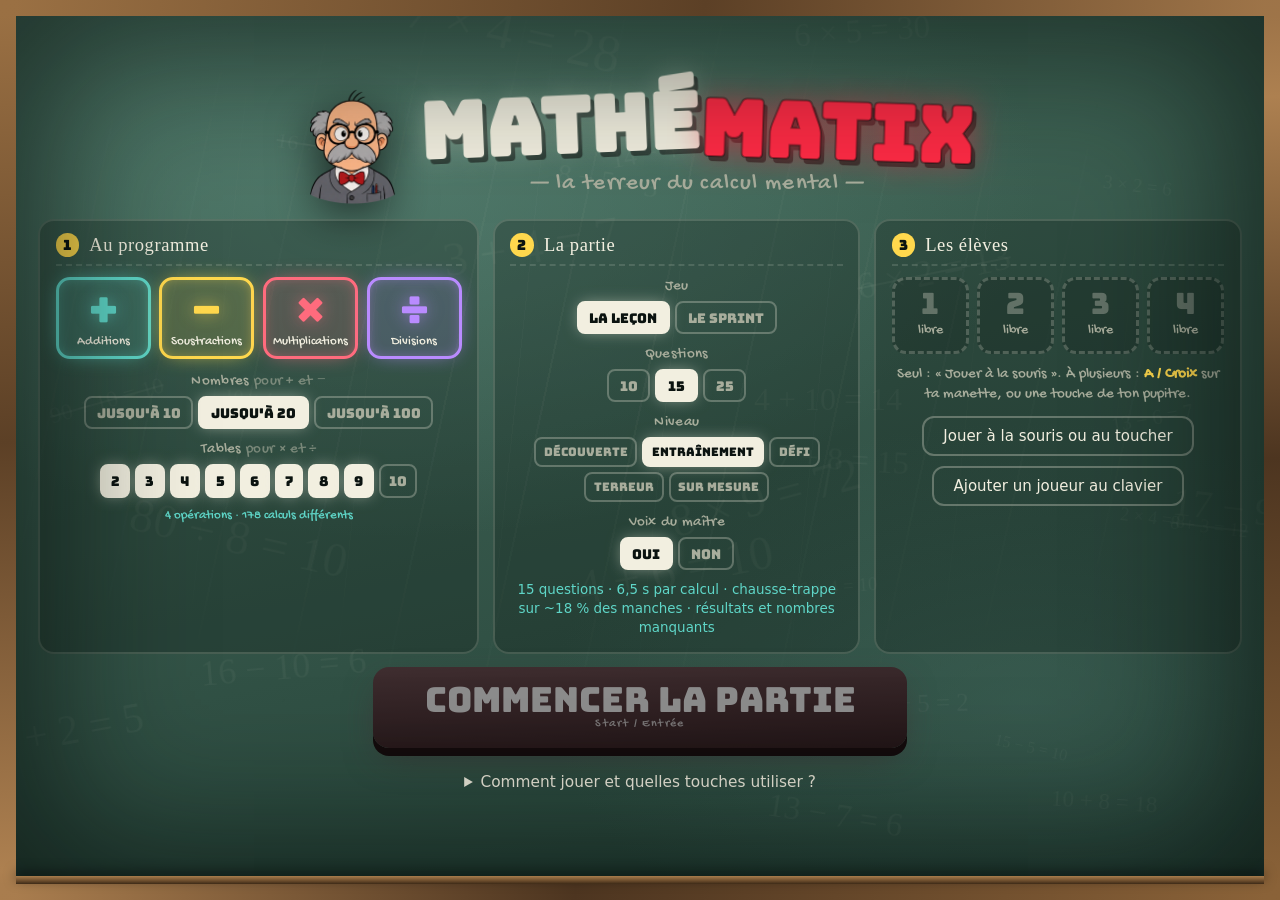
==== index.html @ 26f3fc04 "Publication du 14/10/2026 (source 72ab8a1)" ====
<!DOCTYPE html>
<html lang="fr">
<head>
<meta charset="utf-8">
<meta name="viewport" content="width=device-width, initial-scale=1">
<title>MATHÉMATIX — La Terreur du Calcul Mental</title>
<link rel="icon" type="image/png" href="img/maitre-icone.png">
<!-- L'appli installable du site publié. Son manifeste est ajouté par js/main.js,
     sur le site publié seulement : ouvert par double-clic, le navigateur refuse
     de le lire, et le signale en rouge dans la console. -->
<link rel="apple-touch-icon" href="img/icone-apple-180.png">
<meta name="theme-color" content="#244036">
<link rel="preconnect" href="https://fonts.googleapis.com">
<link rel="preconnect" href="https://fonts.gstatic.com" crossorigin>
<link href="https://fonts.googleapis.com/css2?family=Bungee&family=Permanent+Marker&family=Gochi+Hand&display=swap" rel="stylesheet">
<link rel="stylesheet" href="css/style.css">
</head>
<body>

<!-- Texture d'ardoise + vignette, purement décoratif -->
<div class="slate-grain" aria-hidden="true"></div>
<div class="slate-scribbles" id="slate-scribbles" aria-hidden="true"></div>
<div class="slate-vignette" aria-hidden="true"></div>
<canvas id="fx-canvas" aria-hidden="true"></canvas>
<div id="flash" aria-hidden="true"></div>

<main id="stage">

  <!-- ══════════════════ ACCUEIL ══════════════════ -->
  <!-- Trois blocs, dans l'ordre où on se pose les questions : QUOI réviser,
       COMMENT jouer, QUI joue. Leurs boutons sont injectés par js/main.js. -->
  <section id="screen-title" class="screen is-active">
    <div class="title-block">
      <div class="title-teacher" id="title-teacher"></div>
      <div class="title-text">
        <h1 class="game-title">
          <span class="gt-line gt-1">MATHÉ</span><span class="gt-line gt-2">MATIX</span>
        </h1>
        <p class="subtitle">— la terreur du calcul mental —</p>
      </div>
    </div>

    <div class="menu-grid">
      <section class="panel" id="panel-programme" aria-labelledby="h-programme">
        <h2 class="panel-title" id="h-programme"><b>1</b> Au programme</h2>
        <div class="op-tiles" id="op-tiles" role="group" aria-label="Opérations à réviser"></div>
        <div class="setting-group" id="scope-nombres">
          <span class="setting-label">Nombres <em class="setting-hint">pour + et −</em></span>
          <div class="seg" id="seg-nombres"></div>
        </div>
        <div class="setting-group" id="scope-tables">
          <span class="setting-label" id="label-tables">Tables <em class="setting-hint">pour × et ÷</em></span>
          <div class="table-toggles" id="table-toggles" role="group" aria-labelledby="label-tables"></div>
        </div>
        <p class="setting-note" id="programme-note" aria-live="polite"></p>
      </section>

      <section class="panel" id="panel-partie" aria-labelledby="h-partie">
        <h2 class="panel-title" id="h-partie"><b>2</b> La partie</h2>
        <div class="panel-row">
          <div class="setting-group">
            <span class="setting-label">Jeu</span>
            <div class="seg" id="seg-mode"></div>
          </div>
          <div class="setting-group" id="group-count">
            <span class="setting-label">Questions</span>
            <div class="seg" id="seg-count"></div>
          </div>
          <div class="setting-group" id="group-sprint">
            <span class="setting-label">Durée</span>
            <div class="seg" id="seg-sprint"></div>
          </div>
        </div>
        <div class="setting-group">
          <span class="setting-label">Niveau</span>
          <div class="seg" id="seg-preset"></div>
        </div>
        <div class="setting-group">
          <span class="setting-label">Voix du maître</span>
          <div class="seg" id="seg-voice"></div>
        </div>
        <p class="session-preview" id="session-preview" aria-live="polite"></p>
      </section>

      <section class="panel" id="panel-classe" aria-labelledby="h-classe">
        <h2 class="panel-title" id="h-classe"><b>3</b> Les élèves</h2>
        <div class="join-row" id="join-row" aria-label="Joueurs"><!-- pupitres injectés par JS --></div>
        <p class="join-hint" id="join-hint" aria-live="polite"></p>
        <div class="join-actions">
          <button class="btn-ghost" id="btn-solo">Jouer à la souris ou au toucher</button>
          <button class="btn-ghost" id="btn-keyboard">Ajouter un joueur au clavier</button>
        </div>
      </section>
    </div>

    <!-- Réglages fins : visibles dès qu'on choisit « Sur mesure » -->
    <div class="custom-panel" id="custom-panel">
      <div class="custom-row">
        <div class="setting-group">
          <span class="setting-label">Temps par question</span>
          <div class="seg" id="seg-time"></div>
        </div>
        <div class="setting-group">
          <span class="setting-label">Calculs</span>
          <div class="seg" id="seg-mix"></div>
        </div>
        <div class="setting-group">
          <span class="setting-label">Chausse-trappes</span>
          <div class="seg" id="seg-traps"></div>
        </div>
        <div class="setting-group">
          <span class="setting-label">Rattrapage des plus lents</span>
          <div class="seg" id="seg-grace"></div>
        </div>
        <div class="setting-group">
          <span class="setting-label">Trouver le nombre manquant</span>
          <div class="seg" id="seg-hole"></div>
        </div>
        <div class="setting-group">
          <span class="setting-label">Sens d'écriture</span>
          <div class="seg" id="seg-sens"></div>
        </div>
      </div>
      <p class="custom-preview" id="custom-preview"></p>
    </div>

    <button class="btn-start" id="btn-start" disabled>
      <span>Commencer la partie</span>
      <small>Start / Entrée</small>
    </button>

    <!-- Le carnet du maître : n'apparaît que s'il a retenu quelque chose -->
    <div class="carnet-row" id="carnet-row" hidden>
      <span class="carnet-note" id="carnet-note"></span>
      <button class="btn-ghost" id="btn-carnet">Réviser ces calculs</button>
      <button class="btn-ghost btn-mini" id="btn-carnet-clear" title="Efface les calculs retenus par le maître">Vider le carnet</button>
    </div>

    <details class="controls-help" id="controls-help">
      <summary>Comment jouer et quelles touches utiliser ?</summary>
      <p>Choisis la réponse à la même place que ton bouton : haut, gauche, droite ou bas. Une seule réponse par question. La correction arrive quand tout le monde a répondu ou quand le temps est écoulé.</p>
      <p class="keys-legend" id="keys-legend"></p>
    </details>
  </section>

  <!-- ══════════════════ PARTIE ══════════════════ -->
  <section id="screen-game" class="screen">

    <header class="hud">
      <div class="teacher-slot" id="teacher-slot"><!-- visage injecté --></div>
      <div class="hud-center">
        <!-- Leçon : « 3 / 15 ». Sprint : le temps qu'il reste avant la cloche. -->
        <div class="round-counter" id="round-counter"><span id="round-now">1</span><i>/</i><span id="round-max">15</span></div>
        <div class="trap-banner" id="trap-banner"></div>
      </div>
      <div class="hud-right">
        <div class="chalk-note" id="combo-note"></div>
        <button class="btn-pause" id="btn-pause" title="Pause (Échap / Start)">Pause <small>Échap / Start</small></button>
      </div>
    </header>

    <!-- L'ardoise démarre VIDE : une opération écrite ici serait lue par les
         enfants pendant l'entrée du maître, et ne serait jamais posée.
         La hauteur reste réservée en CSS pour que rien ne saute. -->
    <div class="question-zone">
      <div class="prompt" id="prompt"></div>
      <div class="prompt-tail" id="prompt-tail"></div>
      <div class="timer-rail"><div class="timer-fill" id="timer-fill"></div></div>
      <div class="round-feedback" id="round-feedback" aria-live="polite"></div>
    </div>

    <!-- Losange de réponses : la position reproduit les boutons de manette -->
    <div class="diamond" id="diamond">
      <button class="ans ans-up"    data-slot="0"><span class="ans-val"></span><em class="ans-btn">△ / Y</em></button>
      <button class="ans ans-left"  data-slot="1"><span class="ans-val"></span><em class="ans-btn">□ / X</em></button>
      <button class="ans ans-right" data-slot="2"><span class="ans-val"></span><em class="ans-btn">○ / B</em></button>
      <button class="ans ans-down"  data-slot="3"><span class="ans-val"></span><em class="ans-btn">✕ / A</em></button>
    </div>

    <footer class="desks" id="desks"><!-- pupitres injectés --></footer>
    <div class="pause-veil" id="pause-veil">
      <div class="pause-panel" id="pause-panel" role="dialog" aria-modal="true" aria-labelledby="pause-title" tabindex="-1">
        <h2 id="pause-title">On souffle !</h2>
        <p>Le temps est arrêté. La partie t'attend.</p>
        <button class="btn-start" id="btn-resume"><span>Reprendre</span><small>Start / Échap</small></button>
        <button class="btn-ghost" id="btn-quit">Terminer et voir le bulletin</button>
      </div>
    </div>
  </section>

  <!-- ══════════════════ RÉSULTATS ══════════════════ -->
  <section id="screen-end" class="screen">
    <h2 class="end-title">LE BULLETIN</h2>
    <p class="end-progress" id="end-progress"></p>
    <p class="end-record" id="end-record" aria-live="polite"></p>
    <div class="podium" id="podium"></div>
    <div class="notebook" id="notebook"></div>
    <div class="end-actions">
      <button class="btn-start" id="btn-again"><span>ON REMET ÇA</span><small>Start / Entrée</small></button>
      <button class="btn-ghost" id="btn-review" hidden>Revoir ces calculs tout de suite</button>
      <button class="btn-ghost" id="btn-menu">Changer les réglages</button>
    </div>
  </section>

  <!-- Gros plan du maître qui déboule -->
  <div class="teacher-burst" id="teacher-burst" aria-hidden="true">
    <div class="burst-face" id="burst-face"></div>
    <div class="burst-bubble" id="burst-bubble"></div>
  </div>

</main>

<script src="js/util.js"></script>
<script src="js/audio.js"></script>
<script src="js/fx.js"></script>
<script src="js/operations.js"></script>
<script src="js/questions.js"></script>
<script src="js/traps.js"></script>
<script src="js/teacher.js"></script>
<script src="js/input.js"></script>
<script src="js/memoire.js"></script>
<script src="js/game.js"></script>
<script src="js/main.js"></script>
</body>
</html>
---- css/style.css ----
/* ══════════════════════════════════════════════════════════════════
   MATHÉMATIX — feuille de style
   Direction artistique : ardoise d'école + craie + stylo rouge rageur.
   Le décor est en CSS ; seuls les portraits du maître sont des images (img/).
   ══════════════════════════════════════════════════════════════════ */

:root {
  /* Ardoise */
  --slate-0: #0b1310;
  --slate-1: #142320;
  --slate-2: #1d3028;
  --slate-edge: #3a2a1c;

  /* Craies */
  --chalk:      #f2efe0;
  --chalk-dim:  #a8ad9c;
  --chalk-warm: #ffd84d;
  --chalk-cyan: #5fd6c8;

  /* Colère */
  --rage:      #ff2b45;
  --rage-deep: #a3081c;

  /* Joueurs */
  --p1: #ff5a5f;
  --p2: #4ecdc4;
  --p3: #ffd23f;
  --p4: #b98bff;

  --font-arcade: 'Bungee', 'Arial Black', 'Impact', sans-serif;
  --font-chalk:  'Permanent Marker', 'Comic Sans MS', cursive;
  --font-hand:   'Gochi Hand', 'Comic Sans MS', cursive;

  --ease-pop: cubic-bezier(.2, 1.6, .35, 1);
}

* { box-sizing: border-box; margin: 0; padding: 0; }
/* Un élément masqué par `hidden` le reste, même s'il porte un `display`. */
[hidden] { display: none !important; }

html, body {
  height: 100%;
  overflow: hidden;
  color: var(--chalk);
  font-family: var(--font-chalk);
  -webkit-font-smoothing: antialiased;
  user-select: none;
  cursor: default;
}
html { background: var(--slate-0); }

/* ─── Fond : ardoise usée ───────────────────────────────────────────
   Le dégradé est porté par <body> lui-même, pas par un pseudo-élément :
   un z-index négatif dans body passerait derrière son propre background.
   Les couches de décor utilisent donc des z-index positifs, sous #stage. */
body {
  background:
    radial-gradient(ellipse 80% 62% at 30% 20%, rgba(94,138,124,.55) 0%, rgba(94,138,124,0) 64%),
    radial-gradient(ellipse 62% 52% at 80% 78%, rgba(70,110,98,.4) 0%, rgba(70,110,98,0) 60%),
    linear-gradient(168deg, #48705f 0%, #37594c 46%, #244036 100%);
  background-attachment: fixed;
}

/* Traces de craie effacée : de longs arcs pâles, comme un chiffon passé vite */
.slate-grain {
  position: fixed; inset: 0; z-index: 1;
  pointer-events: none;
  opacity: .1;
  background-image:
    repeating-linear-gradient(102deg, transparent 0 38px, rgba(242,239,224,.5) 38px 40px, transparent 40px 96px),
    repeating-linear-gradient(-84deg, transparent 0 62px, rgba(242,239,224,.35) 62px 63px, transparent 63px 150px);
  mask-image: radial-gradient(ellipse 80% 60% at 45% 40%, #000 0%, transparent 75%);
}

/* Le cadre passe au-dessus du jeu : c'est le tableau qui contient tout. */
.slate-vignette {
  position: fixed; inset: 0; z-index: 50;
  pointer-events: none;
  box-shadow: inset 0 0 11vw 3vw rgba(6,14,11,.62);
  /* Le cadre en bois du tableau : c'est lui qui dit « salle de classe »
     avant même qu'on lise un mot. */
  border: clamp(10px, 1.3vw, 22px) solid #6b4c2c;
  border-image: linear-gradient(148deg, #9a7043 0%, #5c4026 26%, #ad8050 52%, #4d3520 74%, #8a6238 100%) 1;
}

/* Rebord de craie : la petite gouttière en bas du tableau */
.slate-vignette::after {
  content: '';
  position: absolute;
  left: 0; right: 0; bottom: 0;
  height: clamp(6px, .9vh, 13px);
  background: linear-gradient(180deg, #a87c4c, #6b4c2c 60%, #3d2a17);
  box-shadow: 0 -4px 12px rgba(0,0,0,.5);
}

/* Opérations laissées au tableau par le maître — décor injecté par JS. */
.slate-scribbles {
  position: fixed; inset: 0; z-index: 2;
  pointer-events: none;
  overflow: hidden;
}
.scribble {
  position: absolute;
  font-family: var(--font-chalk);
  color: rgba(242,239,224,.05);
  white-space: nowrap;
  line-height: 1;
  filter: blur(.4px);      /* de la craie, pas du texte : ça ne doit pas se lire */
}
.scribble.struck { text-decoration: line-through; text-decoration-thickness: 2px; }

/* Au-dessus du gros plan du maître : la craie doit voler devant lui. */
#fx-canvas {
  position: fixed; inset: 0;
  width: 100%; height: 100%;
  pointer-events: none;
  z-index: 80;
}

#flash {
  position: fixed; inset: 0;
  pointer-events: none;
  z-index: 55;
  opacity: 0;
  background: var(--rage);
  mix-blend-mode: screen;
}
#flash.fire      { animation: flashFire .28s ease-out; }
#flash.fire-good { animation: flashGood .3s ease-out; }
@keyframes flashFire { 0% { opacity: .8 } 100% { opacity: 0 } }
@keyframes flashGood { 0% { opacity: .45; background: var(--chalk-cyan) } 100% { opacity: 0; background: var(--chalk-cyan) } }

/* ─── Secousse d'écran ────────────────────────────────────────────── */
#stage {
  position: relative;
  z-index: 10;
  height: 100%;
  will-change: transform;
}
#stage.shake-s { animation: shake .22s steps(4) 1; }
#stage.shake-m { animation: shake .38s steps(6) 2; }
#stage.shake-l { animation: shakeBig .5s steps(7) 2; }
@keyframes shake {
  0%,100% { transform: translate3d(0,0,0) }
  25% { transform: translate3d(-9px, 4px, 0) rotate(-.5deg) }
  50% { transform: translate3d(7px, -6px, 0) rotate(.4deg) }
  75% { transform: translate3d(-5px, -3px, 0) rotate(.3deg) }
}
@keyframes shakeBig {
  0%,100% { transform: translate3d(0,0,0) scale(1) }
  20% { transform: translate3d(-22px, 11px, 0) rotate(-1.4deg) scale(1.012) }
  45% { transform: translate3d(18px, -16px, 0) rotate(1.2deg) scale(1.02) }
  70% { transform: translate3d(-14px, -8px, 0) rotate(.8deg) scale(1.008) }
}

/* ─── Écrans ──────────────────────────────────────────────────────── */
.screen {
  position: absolute; inset: 0;
  display: none;
  flex-direction: column;
  align-items: center;
  padding: clamp(14px, 2.2vh, 30px) clamp(18px, 3vw, 54px);
}
.screen.is-active { display: flex; }

/* ══════════════════ ACCUEIL ══════════════════ */
/* « safe center » centre tant que ça tient, puis bascule en alignement
   haut au lieu de rogner le titre : sans lui, un accueil plus haut que
   l'écran coupait le haut de la page sans moyen d'y accéder. */
#screen-title {
  justify-content: safe center;
  gap: clamp(8px, 1.5vh, 18px);
  overflow-y: auto;
  overflow-x: hidden;
  scrollbar-width: thin;
}
#screen-title > * { flex: none; }

/* Le panneau des réglages fins prend de la place : le titre s'efface un
   peu pour lui, plutôt que de pousser le bouton de départ hors de l'écran. */
#screen-title:has(.custom-panel.on) { gap: clamp(5px, .9vh, 12px); }
#screen-title:has(.custom-panel.on) .game-title { font-size: clamp(28px, 4.4vw, 62px); }
#screen-title:has(.custom-panel.on) .title-teacher { width: clamp(46px, 5.6vw, 84px); }
#screen-title:has(.custom-panel.on) .subtitle { display: none; }
#screen-title:has(.custom-panel.on) .btn-start { font-size: clamp(17px, 2.3vw, 30px); padding-block: .32em .38em; }

.title-block {
  display: flex; align-items: center; justify-content: center;
  gap: clamp(6px, 1.6vw, 30px);
  position: relative;
}
.title-text { text-align: center; }
.title-teacher {
  width: clamp(58px, 7.4vw, 124px);
  flex: none;
  transform-origin: 50% 90%;
  animation: titleIn .7s .2s var(--ease-pop) both;
  filter: drop-shadow(0 10px 22px rgba(0,0,0,.6));
}

.game-title {
  font-family: var(--font-arcade);
  font-size: clamp(38px, 6vw, 92px);
  line-height: .86;
  letter-spacing: .01em;
  display: flex; justify-content: center; flex-wrap: wrap;
}
.gt-line { display: inline-block; }
.gt-1 {
  color: var(--chalk);
  text-shadow: 0 0 26px rgba(242,239,224,.28), 4px 5px 0 rgba(0,0,0,.55);
  transform: rotate(-2.4deg);
  animation: titleIn .7s var(--ease-pop) both;
}
.gt-2 {
  color: var(--rage);
  -webkit-text-stroke: 2px rgba(0,0,0,.35);
  text-shadow: 0 0 32px rgba(255,43,69,.6), 4px 5px 0 rgba(0,0,0,.5);
  transform: rotate(1.8deg) translateY(6px);
  animation: titleIn .7s .09s var(--ease-pop) both;
}
@keyframes titleIn {
  from { opacity: 0; transform: translateY(-40px) rotate(-14deg) scale(.7) }
}

.subtitle {
  font-family: var(--font-hand);
  font-size: clamp(14px, 1.8vw, 26px);
  color: var(--chalk-dim);
  letter-spacing: .06em;
  margin-top: .4em;
  animation: fadeUp .6s .35s both;
}
@keyframes fadeUp { from { opacity: 0; transform: translateY(14px) } }

/* ─── Les trois blocs : quoi réviser, comment jouer, qui joue ─────── */
.menu-grid {
  width: min(100%, 1560px);
  display: grid;
  grid-template-columns: minmax(0, 1.2fr) minmax(0, 1fr) minmax(0, 1fr);
  gap: clamp(8px, 1.1vw, 18px);
  align-items: stretch;
  animation: fadeUp .6s .4s both;
}
.panel {
  display: flex; flex-direction: column; align-items: center;
  gap: clamp(7px, 1.2vh, 14px);
  min-width: 0;
  padding: clamp(9px, 1.4vh, 16px) clamp(10px, 1.2vw, 20px) clamp(10px, 1.6vh, 18px);
  border: 2px solid rgba(242,239,224,.16);
  border-radius: 16px;
  background: rgba(6,14,11,.24);
}
.panel-title {
  align-self: stretch;
  display: flex; align-items: center; gap: .55em;
  font-family: var(--font-chalk);
  font-weight: 400;
  font-size: clamp(15px, 1.45vw, 22px);
  letter-spacing: .03em;
  color: var(--chalk);
  padding-bottom: .4em;
  border-bottom: 2px dashed rgba(242,239,224,.14);
}
/* Le numéro dit l'ordre des questions, sans une ligne d'explication. */
.panel-title b {
  flex: none;
  display: grid; place-items: center;
  width: 1.65em; aspect-ratio: 1;
  border-radius: 50%;
  background: var(--chalk-warm);
  color: var(--slate-0);
  font-family: var(--font-arcade);
  font-size: .76em;
  font-weight: 400;
}
.panel-row {
  display: flex; flex-wrap: wrap; justify-content: center;
  gap: clamp(7px, 1.2vh, 14px) clamp(10px, 1.3vw, 22px);
}

/* Les opérations : quatre tuiles qu'on allume ou qu'on éteint. Chacune a
   sa craie, pour qu'on voie d'un coup d'œil ce qui est au programme. */
.op-tiles {
  width: 100%;
  display: grid;
  grid-template-columns: repeat(4, minmax(0, 1fr));
  gap: clamp(5px, .7vw, 12px);
}
.op-tile {
  --oc: var(--chalk);
  display: grid; justify-items: center; align-content: center; gap: 3px;
  min-width: 0;
  padding: clamp(6px, 1vh, 12px) 3px clamp(5px, .8vh, 10px);
  border: 3px dashed rgba(242,239,224,.24);
  border-radius: 14px;
  background: rgba(0,0,0,.16);
  color: var(--chalk-dim);
  cursor: pointer;
  transition: transform .18s var(--ease-pop), border-color .18s, background .18s, box-shadow .18s;
}
.op-tile.op-add { --oc: var(--chalk-cyan); }
.op-tile.op-sub { --oc: var(--chalk-warm); }
.op-tile.op-mul { --oc: #ff6b7d; }
.op-tile.op-div { --oc: var(--p4); }
.op-sign {
  font-family: var(--font-arcade);
  font-size: clamp(28px, 3.3vw, 54px);
  line-height: 1;
  color: rgba(242,239,224,.32);
  transition: color .18s, text-shadow .18s;
}
.op-name {
  max-width: 100%;
  font-family: var(--font-hand);
  font-size: clamp(10px, .98vw, 16px);
  white-space: nowrap; overflow: hidden; text-overflow: ellipsis;
}
.op-tile:hover { border-color: var(--chalk); transform: translateY(-2px); }
.op-tile.on {
  border-style: solid;
  border-color: var(--oc);
  background: color-mix(in srgb, var(--oc) 15%, transparent);
  color: var(--chalk);
  box-shadow: 0 0 22px -8px var(--oc), inset 0 0 18px -9px var(--oc);
}
.op-tile.on .op-sign { color: var(--oc); text-shadow: 0 0 16px color-mix(in srgb, var(--oc) 55%, transparent); }

/* Pupitres d'inscription */
.join-row {
  width: 100%;
  display: grid;
  grid-template-columns: repeat(4, minmax(0, 1fr));
  gap: clamp(5px, .6vw, 10px);
}
.slot {
  min-width: 0;
  padding: clamp(6px, 1vh, 12px) 3px;
  border: 3px dashed rgba(242,239,224,.22);
  border-radius: 14px;
  text-align: center;
  transition: all .35s var(--ease-pop);
  position: relative;
  background: rgba(0,0,0,.16);
}
.slot .slot-num {
  font-family: var(--font-arcade);
  font-size: clamp(20px, 2.3vw, 34px);
  color: rgba(242,239,224,.3);
  line-height: 1;
}
.slot .slot-state {
  font-family: var(--font-hand);
  font-size: clamp(11px, 1.1vw, 16px);
  color: var(--chalk-dim);
  margin-top: .3em;
  min-height: 1.4em;
  display: block;
}
.slot .slot-dev {
  font-family: var(--font-hand);
  font-size: clamp(9px, .85vw, 12px);
  line-height: 1.2;
  color: rgba(242,239,224,.5);
  display: block;
}
.slot.joined {
  border-style: solid;
  border-color: var(--pc);
  background: color-mix(in srgb, var(--pc) 16%, transparent);
  box-shadow: 0 0 26px -6px var(--pc), inset 0 0 20px -8px var(--pc);
  transform: translateY(-3px) rotate(var(--tilt, -1deg));
  animation: slotPop .45s var(--ease-pop);
}
.slot.joined .slot-num { color: var(--pc); text-shadow: 0 0 16px var(--pc); }
.slot.joined .slot-state { color: var(--chalk); }
@keyframes slotPop {
  0% { transform: scale(.82) translateY(0) }
  60% { transform: scale(1.1) translateY(-9px) }
}

.join-hint {
  font-family: var(--font-hand);
  font-size: clamp(13px, 1.2vw, 18px);
  line-height: 1.3;
  color: var(--chalk-dim);
  text-align: center;
}
.join-hint b { color: var(--chalk-warm); }

/* Réglages */
.setting-group { text-align: center; min-width: 0; }
.setting-label {
  display: block;
  font-family: var(--font-hand);
  font-size: clamp(14px, 1.2vw, 18px);
  letter-spacing: .02em;
  color: var(--chalk-dim);
  margin-bottom: .4em;
}
.setting-hint {
  font-style: normal;
  letter-spacing: .02em;
  opacity: .62;
}
.setting-note {
  font-family: var(--font-hand);
  font-size: clamp(12px, 1.05vw, 15px);
  color: var(--chalk-cyan);
  text-align: center;
}

.table-toggles, .seg { display: flex; gap: 5px; flex-wrap: wrap; justify-content: center; }

/* ─── Panneau des réglages fins ───────────────────────────────────── */
.custom-panel {
  display: none;
  width: min(100%, 1560px);
  padding: clamp(8px, 1.4vh, 16px) clamp(12px, 2vw, 26px) clamp(6px, 1vh, 12px);
  border: 2px dashed rgba(242,239,224,.22);
  border-radius: 14px;
  background: rgba(0,0,0,.24);
  animation: fadeUp .35s var(--ease-pop) both;
}
.custom-panel.on { display: block; }
.custom-row {
  display: flex; flex-wrap: wrap;
  gap: clamp(6px, 1.1vw, 18px) clamp(8px, 1.6vw, 26px);
  justify-content: center; align-items: flex-start;
}
/* Réglages fins : boutons plus serrés, ils sont nombreux et c'est un
   écran de parent, pas un écran de jeu. */
.custom-panel .chip { min-height: 36px; font-size: 12px; padding: .45em .7em; }
.custom-panel .setting-label { margin-bottom: .3em; font-size: 15px; }
.custom-preview {
  margin-top: .7em;
  text-align: center;
  font-family: system-ui, sans-serif;
  font-size: 14px;
  color: var(--chalk-dim);
  line-height: 1.6;
}

/* Le préréglage « sur mesure » se distingue des niveaux tout faits. */
.chip.custom.on {
  background: var(--chalk-warm);
  border-color: var(--chalk-warm);
  box-shadow: 0 0 16px -3px var(--chalk-warm);
}

.chip {
  font-family: var(--font-arcade);
  font-size: clamp(11px, 1.05vw, 16px);
  padding: .42em .62em;
  min-width: 2.1em;
  border: 2px solid rgba(242,239,224,.28);
  border-radius: 8px;
  background: transparent;
  color: var(--chalk-dim);
  cursor: pointer;
  transition: all .16s var(--ease-pop);
}
.chip:hover { border-color: var(--chalk); color: var(--chalk); transform: translateY(-2px); }
.chip.on {
  background: var(--chalk);
  color: var(--slate-0);
  border-color: var(--chalk);
  box-shadow: 0 0 16px -3px rgba(242,239,224,.55);
}
.chip.wide { min-width: auto; padding-inline: .8em; }

/* Les cinq niveaux portent des mots longs : ils doivent tenir en deux
   rangées au plus dans un bloc étroit. */
#seg-preset .chip { font-size: clamp(10px, .92vw, 14px); padding-inline: .66em; }

.btn-start {
  font-family: var(--font-arcade);
  font-size: clamp(19px, 2.7vw, 38px);
  padding: .42em 1.5em .5em;
  border: 0; border-radius: 16px;
  background: linear-gradient(178deg, var(--rage) 0%, var(--rage-deep) 100%);
  color: #fff;
  cursor: pointer;
  box-shadow: 0 8px 0 #5c0410, 0 14px 34px -8px rgba(255,43,69,.7);
  transition: transform .12s ease, box-shadow .12s ease, filter .2s;
  animation: fadeUp .4s both;
  line-height: 1.05;
  text-align: center;
}
.btn-start small {
  display: block;
  font-family: var(--font-hand);
  font-size: .34em;
  opacity: .8;
  letter-spacing: .12em;
}
.btn-start:hover:not(:disabled) { transform: translateY(-3px); box-shadow: 0 11px 0 #5c0410, 0 20px 40px -8px rgba(255,43,69,.8); }
.btn-start:active:not(:disabled) { transform: translateY(5px); box-shadow: 0 3px 0 #5c0410; }
.btn-start:disabled { filter: grayscale(.85) brightness(.55); cursor: not-allowed; animation: fadeUp .6s .65s both; }

.btn-ghost {
  font-family: var(--font-hand);
  font-size: clamp(13px, 1.5vw, 19px);
  background: transparent;
  border: 2px solid rgba(242,239,224,.3);
  color: var(--chalk-dim);
  padding: .5em 1.3em;
  border-radius: 12px;
  cursor: pointer;
  transition: all .18s;
}
.btn-ghost:hover:not(:disabled) { color: var(--chalk); border-color: var(--chalk); }
.btn-ghost:disabled { opacity: .45; cursor: not-allowed; }

/* Le carnet du maître : ce qu'il a retenu des parties précédentes. */
.carnet-row {
  display: flex; flex-wrap: wrap; align-items: center; justify-content: center;
  gap: 8px 14px;
  font-family: system-ui, sans-serif;
  font-size: clamp(13px, 1.1vw, 16px);
  color: var(--chalk-warm);
  text-align: center;
}
.carnet-row .btn-ghost { font-family: system-ui, sans-serif; font-size: 15px; min-height: 38px; color: var(--chalk); padding: .35em 1em; }
.carnet-row .btn-mini { font-size: 13px; color: var(--chalk-dim); border-color: rgba(242,239,224,.18); }

/* ══════════════════ PARTIE ══════════════════ */
/* padding-bottom généreux : le cadre en bois et son rebord de craie
   mordent sur l'écran, et les pupitres passaient dessous. */
#screen-game {
  justify-content: space-between;
  gap: 1vh;
  padding-bottom: clamp(26px, 3.6vh, 46px);
}

.hud {
  width: 100%;
  display: grid;
  grid-template-columns: 1fr auto 1fr;
  align-items: center;
  gap: 12px;
}
/* Le visage fixe la hauteur du bandeau : trop grand, il la prend au losange. */
.teacher-slot { justify-self: start; width: clamp(52px, 6.2vw, 96px); }
.hud-center { text-align: center; }
.hud-right { justify-self: end; text-align: right; }

.round-counter {
  font-family: var(--font-arcade);
  font-size: clamp(15px, 2vw, 27px);
  color: var(--chalk-dim);
  letter-spacing: .05em;
}
.round-counter i { opacity: .4; margin: 0 .18em; font-style: normal; }
.round-counter span:first-child { color: var(--chalk); }
/* Sprint : il n'y a pas de « 3 / 15 », seulement le temps avant la cloche. */
.round-counter.sprint i, .round-counter.sprint #round-max { display: none; }
.round-counter.sprint::before {
  content: '';
  display: inline-block;
  width: .95em; height: 1.7em;
  margin-right: .35em;
  vertical-align: middle;
  background: url('../img/cloche.webp') center / contain no-repeat;
}
.round-counter.sprint #round-now { color: var(--chalk-warm); font-size: 1.25em; }

.trap-banner {
  font-family: var(--font-arcade);
  font-size: clamp(13px, 1.9vw, 26px);
  min-height: 1.5em;
  letter-spacing: .06em;
  color: var(--chalk-warm);
  text-shadow: 0 0 18px currentColor;
  opacity: 0;
}
.trap-banner.show { animation: trapIn .5s var(--ease-pop) both, trapWobble 1.1s .5s infinite; }
@keyframes trapIn { from { opacity: 0; transform: scale(.3) rotate(-12deg) } to { opacity: 1; transform: none } }
@keyframes trapWobble { 50% { transform: rotate(-1.6deg) scale(1.03) } }

.chalk-note {
  font-family: var(--font-chalk);
  font-size: clamp(13px, 1.7vw, 23px);
  color: var(--chalk-cyan);
  min-height: 1.4em;
  opacity: 0;
  transition: opacity .3s;
}
.chalk-note.show { opacity: 1; animation: notePop .4s var(--ease-pop); }
@keyframes notePop { from { transform: scale(.5) rotate(8deg) } }

/* ─── L'énoncé ────────────────────────────────────────────────────── */
.question-zone { text-align: center; width: 100%; }

.prompt {
  font-family: var(--font-arcade);
  /* plafonné aussi en hauteur d'écran, sinon l'énoncé mange le losange */
  font-size: min(clamp(40px, 10vw, 140px), 17vh);
  line-height: .95;
  /* L'ardoise est vide entre deux manches : sans hauteur réservée, tout
     l'écran remonterait puis redescendrait à chaque question. */
  min-height: .95em;
  text-wrap: balance;
  letter-spacing: .02em;
  color: var(--chalk);
  text-shadow: 0 0 40px rgba(242,239,224,.22), 3px 4px 0 rgba(0,0,0,.5);
}
/* Une consigne en mots n'a pas besoin de la taille d'une opération : deux
   gros chiffres se lisent d'un coup d'œil, une phrase se lit. */
.prompt.is-text { font-size: min(clamp(26px, 5vw, 62px), 9vh); }

.prompt.enter { animation: promptIn .42s var(--ease-pop) both; }
@keyframes promptIn { from { opacity: 0; transform: scale(.55) rotate(-5deg) } }
.prompt.hidden-mem { color: transparent; text-shadow: none; position: relative; }
.prompt.hidden-mem::after {
  content: '? ? ?';
  position: absolute; inset: 0;
  color: rgba(242,239,224,.16);
  display: grid; place-items: center;
}

.prompt-tail {
  font-family: var(--font-hand);
  font-size: clamp(18px, 2.6vw, 38px);
  color: var(--chalk-warm);
  margin-top: -.1em;
  min-height: 1.1em;
}

/* Nombre manquant, signe effacé : la seconde ligne porte le résultat, sans
   lequel la question n'a pas de réponse. Elle se lit comme un nombre. */
.prompt-tail.fort {
  font-family: var(--font-arcade);
  font-size: min(clamp(24px, 4.4vw, 62px), 8vh);
  line-height: 1.05;
  margin-top: .05em;
  text-shadow: 3px 4px 0 rgba(0,0,0,.45);
}
/* La première ligne lui cède de la place : à hauteur égale, sinon le
   losange se tasse et les cases se chevauchent. */
.prompt:has(+ .prompt-tail.fort) { font-size: min(clamp(34px, 8.2vw, 116px), 14vh); }

.timer-rail {
  width: min(78%, 900px);
  height: clamp(10px, 1.5vh, 18px);
  margin: clamp(8px, 1.4vh, 18px) auto 0;
  border: 2px solid rgba(242,239,224,.3);
  border-radius: 99px;
  overflow: hidden;
  background: rgba(0,0,0,.35);
  position: relative;
}
.timer-fill {
  height: 100%; width: 100%;
  transform-origin: left center;
  background: linear-gradient(90deg, var(--rage) 0%, var(--chalk-warm) 55%, var(--chalk-cyan) 100%);
  box-shadow: 0 0 14px rgba(255,216,77,.6);
}
.timer-rail.panic { animation: panicPulse .28s infinite alternate; border-color: var(--rage); }
@keyframes panicPulse { to { box-shadow: 0 0 22px 3px var(--rage); transform: scaleY(1.22) } }

/* Quelqu'un s'est prononcé : le chrono devient une brève fenêtre de
   rattrapage. Craie BLANCHE et non cyan : le cyan est la couleur de la
   bonne réponse dans tout le jeu, et le rail se colorait dès qu'un joueur
   avait juste — soit exactement l'indice qu'on cherche à ne pas donner. */
.timer-rail.grace { border-color: var(--chalk); animation: gracePulse .4s infinite alternate; }
.timer-rail.grace .timer-fill { background: var(--chalk); box-shadow: 0 0 16px var(--chalk); }
@keyframes gracePulse { to { box-shadow: 0 0 20px 2px var(--chalk) } }

/* ─── Losange de réponses ─────────────────────────────────────────── */
/* Le losange est dimensionné par sa HAUTEUR, pas sa largeur : sinon, sur
   un écran 16:9, il pousse les pupitres des joueurs hors de l'écran — et
   les scores sont précisément ce que les enfants regardent. */
.diamond {
  position: relative;
  height: clamp(210px, 37vh, 360px);
  aspect-ratio: 1.55 / 1;
  width: auto;
  max-width: 94vw;
  transition: transform .45s var(--ease-pop);
}

/* Les cases se dimensionnent en PARTS du losange, largeur et hauteur :
   trois rangées de 31 % ne peuvent pas se chevaucher, même quand un écran
   bas tasse le losange. Une largeur minimale en pixels le faisait.

   Chaque case est une ardoise d'écolier. L'image est découpée en neuf
   (`border-image`) : les coins et le cadre de bois gardent leur dessin, seul
   le milieu s'étire — la même image habille donc une case de nombre comme la
   case large d'une opération entière. */
.ans {
  --cadre: clamp(8px, .95vw, 16px);
  position: absolute;
  width: 34%;
  height: 31%;
  padding: 0 4px;
  border: var(--cadre) solid transparent;
  border-image: url('../img/ardoise.webp') 52 fill stretch;
  background: none;
  color: var(--chalk);
  cursor: pointer;
  display: grid;
  place-content: center;
  transition: transform .18s var(--ease-pop), filter .2s;
  filter: drop-shadow(0 5px 6px rgba(0,0,0,.4));
}
.ans-up    { top: 0;    left: 50%; transform: translateX(-50%); }
.ans-left  { top: 50%;  left: 2%;  transform: translateY(-50%); }
.ans-right { top: 50%;  right: 2%; transform: translateY(-50%); }
.ans-down  { bottom: 0; left: 50%; transform: translateX(-50%); }

.ans-val {
  font-family: var(--font-arcade);
  font-size: clamp(24px, 3.7vw, 54px);
  line-height: 1;
  letter-spacing: .01em;
  text-shadow: 0 0 14px rgba(242,239,224,.18);
  /* laisse sa place au rappel du bouton, posé au bas de l'ardoise */
  transform: translateY(-9%);
}
/* Le bouton de manette, écrit petit au bas de l'ardoise : la case entière
   reste au nombre. */
.ans-btn {
  position: absolute; left: 0; right: 0; bottom: 1px;
  text-align: center;
  font-family: var(--font-arcade);
  font-size: clamp(9px, .95vw, 14px);
  font-style: normal;
  color: rgba(242,239,224,.62);
  letter-spacing: .1em;
  line-height: 1.15;
}
/* Format « trouve l'intrus » : chaque case porte une opération entière,
   donc il faut des cases plus larges et un texte plus petit. */
.ans.op-mode .ans-val { font-size: clamp(13px, 2vw, 27px); }
/* Format « signe effacé » : un seul caractère par case, autant le montrer. */
.ans.sign-mode .ans-val { font-size: clamp(32px, 4.6vw, 64px); line-height: .8; }
.diamond.wide-ans .ans { width: 42%; height: 27%; }

.ans:hover { filter: drop-shadow(0 5px 6px rgba(0,0,0,.4)) brightness(1.18); }
.ans-up:hover    { transform: translateX(-50%) scale(1.05); }
.ans-left:hover  { transform: translateY(-50%) scale(1.05); }
.ans-right:hover { transform: translateY(-50%) scale(1.05); }
.ans-down:hover  { transform: translateX(-50%) scale(1.05); }

/* Halo d'un joueur qui vient de buzzer */
.ans.hit { animation: ansHit .3s var(--ease-pop); }
@keyframes ansHit { 50% { filter: brightness(1.8) } }

/* La révélation : la bonne ardoise s'illumine, les autres s'éteignent et
   reçoivent leur croix. */
.ans.reveal-good {
  filter: drop-shadow(0 0 16px var(--chalk-cyan)) drop-shadow(0 0 5px var(--chalk-cyan)) brightness(1.2);
  animation: goodPop .55s var(--ease-pop);
}
.ans.reveal-good .ans-val { color: var(--chalk-cyan); text-shadow: 0 0 16px rgba(95,214,200,.7); }
@keyframes goodPop { 40% { filter: drop-shadow(0 0 22px var(--chalk-cyan)) brightness(1.7) } }
/* Un voile sombre plutôt qu'un filtre gris : un filtre posé sur l'ardoise
   grisait aussi sa croix, qui doit rester rouge. */
.ans.reveal-bad::before {
  content: '';
  position: absolute; inset: calc(-1 * var(--cadre));
  border-radius: 9% / 15%;
  background: rgba(8, 14, 12, .66);
}
.ans.reveal-bad::after {
  content: '';
  position: absolute; inset: 4%;
  background:
    linear-gradient(46deg, transparent 46%, var(--rage) 46% 54%, transparent 54%),
    linear-gradient(-46deg, transparent 46%, var(--rage) 46% 54%, transparent 54%);
  opacity: .92;
  animation: crossIn .25s ease-out;
}
@keyframes crossIn { from { transform: scale(.4) rotate(-30deg); opacity: 0 } }

.ans.locked { pointer-events: none; }

/* Pastilles des joueurs qui ont buzzé sur cette réponse */
.buzzers { position: absolute; top: calc(-1 * var(--cadre) - 9px); left: 50%; transform: translateX(-50%); display: flex; gap: 4px; }
.buzz-dot {
  width: clamp(14px, 1.8vw, 24px); aspect-ratio: 1;
  border-radius: 50%;
  background: var(--pc);
  border: 2px solid rgba(0,0,0,.5);
  box-shadow: 0 0 14px var(--pc);
  animation: dotIn .28s var(--ease-pop);
}
@keyframes dotIn { from { transform: scale(0) } 70% { transform: scale(1.4) } }

/* ─── Pupitres en bas ─────────────────────────────────────────────── */
.desks {
  width: 100%;
  display: flex; gap: clamp(6px, 1.1vw, 16px);
  justify-content: center;
}
.desk {
  flex: 1 1 0; max-width: 280px;
  /* La planche a déjà les proportions d'un pupitre : elle s'étire d'un bloc.
     Découpée en neuf comme l'ardoise, ses vis s'allongeaient en ovales. */
  padding: clamp(8px, 1.3vh, 13px) clamp(22px, 2.3vw, 34px);
  background: url('../img/planche.webp') center / 100% 100% no-repeat;
  display: flex; align-items: center; justify-content: space-between; gap: 8px;
  transition: transform .25s var(--ease-pop), filter .25s;
  position: relative;
  filter: drop-shadow(0 4px 0 var(--pc)) drop-shadow(0 6px 5px rgba(0,0,0,.35));
  /* pas d'overflow:hidden : les points gagnés s'envolent hors du pupitre */
}
.desk-id { min-width: 0; }
.desk-name {
  font-family: var(--font-chalk);
  font-size: clamp(11px, 1.25vw, 18px);
  color: #3b2714;
  white-space: nowrap;
  display: block;
}
/* La pastille dit à qui est le pupitre — la même que sur les ardoises. */
.desk-name::before {
  content: '';
  display: inline-block;
  width: .72em; height: .72em;
  margin-right: .4em;
  border-radius: 50%;
  background: var(--pc);
  border: 2px solid #3b2714;
  vertical-align: -.04em;
}
/* Rappel des touches : en début de partie, un enfant ne sait pas encore
   quel pupitre est le sien. */
.desk-keys {
  display: block;
  font-family: var(--font-arcade);
  font-size: clamp(7px, .78vw, 11px);
  color: rgba(59,39,20,.62);
  letter-spacing: .05em;
  white-space: nowrap;
  overflow: hidden;
  text-overflow: ellipsis;
}
.desk-score {
  font-family: var(--font-arcade);
  font-size: clamp(15px, 2vw, 30px);
  line-height: 1;
  color: #3b2714;
}
.desk.gain { animation: deskGain .5s var(--ease-pop); }
@keyframes deskGain {
  0% { transform: none }
  35% { transform: translateY(-11px) scale(1.07) }
}
.desk.stunned {
  filter: drop-shadow(0 4px 0 var(--pc));
  transform: translateY(7px) rotate(-1.4deg);
}
.desk.stunned::after {
  content: 'AU PIQUET';
  position: absolute; inset: 0;
  display: grid; place-items: center;
  border-radius: 14px / 40%;
  font-family: var(--font-arcade);
  font-size: clamp(9px, 1.15vw, 15px);
  color: #ff5c70;
  background: rgba(22, 12, 6, .78);
  letter-spacing: .1em;
}
.desk .streak {
  position: absolute; top: 2px; right: 5px;
  font-family: var(--font-hand);
  font-size: clamp(8px, .95vw, 12px);
  color: #8a2a12;
  opacity: .95;
}
.desk .float-pts {
  position: absolute; top: 50%; left: 50%;
  font-family: var(--font-arcade);
  font-size: clamp(14px, 1.8vw, 26px);
  pointer-events: none;
  animation: floatPts .9s ease-out forwards;
}
@keyframes floatPts {
  0% { transform: translate(-50%, -50%) scale(.6); opacity: 0 }
  25% { transform: translate(-50%, -140%) scale(1.15); opacity: 1 }
  100% { transform: translate(-50%, -320%) scale(.9); opacity: 0 }
}

/* ══════════════════ LE MAÎTRE ══════════════════ */
/* Cinq portraits empilés sur la même toile, un par humeur : la classe posée
   sur `.teacher` par le JS dit lequel se montre. Tous restent chargés et en
   place ; un fondu très court évite tout clignotement au changement. */
.teacher {
  position: relative;
  display: block;
  width: 100%;
  aspect-ratio: 384 / 485;       /* la toile commune des portraits */
}
.teacher .t {
  position: absolute; inset: 0;
  width: 100%; height: 100%;
  object-fit: contain;
  opacity: 0;
  transition: opacity .1s linear;
  -webkit-user-drag: none;
}
.teacher .t-neutral { opacity: 1; }
.teacher.rage .t-neutral, .teacher.pleased .t-neutral,
.teacher.sly .t-neutral, .teacher.dead .t-neutral { opacity: 0; }
.teacher.rage .t-rage, .teacher.pleased .t-pleased,
.teacher.sly .t-sly, .teacher.dead .t-dead { opacity: 1; }

/* La colère le fait trembler tout entier. */
.teacher.rage { animation: teacherRage .16s infinite alternate; }
@keyframes teacherRage { to { transform: translate(-3px, 2px) rotate(-1.5deg) scale(1.03) } }

/* ─── Gros plan qui déboule ───────────────────────────────────────── */
.teacher-burst {
  position: fixed; inset: 0;
  z-index: 70;
  display: none;
  place-items: end start;
  pointer-events: none;
}
.teacher-burst.on { display: grid; }
/* Voile volontairement léger et décalé vers le bas-gauche : la correction
   affichée au centre du losange doit rester lisible pendant que le maître
   hurle. C'est le moment où l'enfant apprend. */
.teacher-burst::before {
  content: '';
  position: absolute; inset: 0;
  background: radial-gradient(ellipse 65% 60% at 20% 78%, rgba(0,0,0,.6) 0%, rgba(0,0,0,.28) 55%, rgba(0,0,0,.1) 100%);
  animation: dimIn .18s both;
}
@keyframes dimIn { from { opacity: 0 } }

/* Rayons façon manga, cantonnés au coin du maître.
   Leur couleur suit l'humeur : des rayons rouges de colère derrière un
   maître souriant, ça envoyait un signal contradictoire. */
.teacher-burst::after {
  content: '';
  position: absolute;
  left: -30vw; bottom: -40vh; width: 90vw; height: 90vh;
  background: repeating-conic-gradient(from 0deg, var(--ray, rgba(255,43,69,.34)) 0deg 6deg, transparent 6deg 15deg);
  animation: rays 9s linear infinite;
  mask-image: radial-gradient(circle at 62% 38%, #000 12%, transparent 52%);
}
.teacher-burst.mood-pleased { --ray: rgba(94,214,200,.32); }
.teacher-burst.mood-sly     { --ray: rgba(255,210,63,.3); }
.teacher-burst.mood-dead    { --ray: rgba(200,196,178,.22); }
@keyframes rays { to { transform: rotate(360deg) } }

/* Le maître surgit de derrière son bureau, en bas à gauche. */
.burst-face {
  width: min(38vh, 30vw);
  min-width: 150px;
  position: relative;
  z-index: 2;
  margin: 0 0 clamp(-14px, -1.5vh, -4px) clamp(6px, 2.5vw, 54px);
  animation: burstIn .3s var(--ease-pop) both;
  filter: drop-shadow(0 18px 40px rgba(0,0,0,.75));
}
@keyframes burstIn { from { transform: translateY(45%) scale(.72) rotate(-9deg); opacity: 0 } }

.burst-bubble {
  position: absolute;
  left: clamp(140px, 24vw, 380px);
  bottom: clamp(90px, 16vh, 190px);
  transform: rotate(-2deg);
  max-width: min(62vw, 700px);
  z-index: 3;
  padding: clamp(12px, 2vh, 26px) clamp(16px, 2.3vw, 34px);
  background: var(--chalk);
  color: var(--slate-0);
  font-family: var(--font-arcade);
  font-size: clamp(15px, 2.5vw, 38px);
  line-height: 1.14;
  border-radius: 22px;
  box-shadow: 0 12px 0 rgba(0,0,0,.45), 0 0 60px -10px rgba(242,239,224,.5);
  animation: bubbleIn .34s .07s var(--ease-pop) both;
}
/* Queue de bulle orientée vers le maître, en bas à gauche */
.burst-bubble::after {
  content: '';
  position: absolute; left: 24px; bottom: -24px;
  border: 18px solid transparent;
  border-top-color: var(--chalk);
  border-bottom: 0;
}
@keyframes bubbleIn { from { transform: scale(.35) rotate(9deg); opacity: 0 } }
.burst-bubble.good { background: var(--chalk-cyan); }
.burst-bubble.trap { background: var(--chalk-warm); }

/* ══════════════════ RÉSULTATS ══════════════════ */
#screen-end { justify-content: safe center; gap: clamp(12px, 2.4vh, 30px); overflow-y: auto; overflow-x: hidden; }
#screen-end > * { flex-shrink: 0; }

.end-title {
  font-family: var(--font-arcade);
  font-size: clamp(30px, 6.5vw, 84px);
  color: var(--chalk-warm);
  text-shadow: 0 0 34px rgba(255,216,77,.45), 4px 5px 0 rgba(0,0,0,.5);
  transform: rotate(-2deg);
  animation: titleIn .6s var(--ease-pop) both;
}

.podium {
  display: flex; align-items: flex-end; justify-content: center;
  gap: clamp(8px, 1.6vw, 24px);
  width: 100%;
  position: relative;
}
/* L'estrade : sans elle les pupitres semblaient coupés en bas. */
.podium::after {
  content: '';
  position: absolute; left: 8%; right: 8%; bottom: 0;
  height: 6px; border-radius: 3px;
  background: linear-gradient(90deg, transparent, rgba(242,239,224,.45) 12%, rgba(242,239,224,.45) 88%, transparent);
}
.pod {
  flex: 0 1 clamp(150px, 19vw, 250px);
  border-radius: 12px 12px 0 0;
  border: 4px solid var(--pc);
  border-bottom: 0;
  background: linear-gradient(180deg, color-mix(in srgb, var(--pc) 24%, transparent), transparent 85%);
  padding: clamp(8px, 1.4vh, 16px) 8px;
  text-align: center;
  animation: podRise .6s var(--ease-pop) both;
  animation-delay: var(--d, 0s);
}
@keyframes podRise { from { transform: translateY(60px) scaleY(.5); opacity: 0 } }
.pod .rank {
  font-family: var(--font-arcade);
  font-size: clamp(22px, 3.4vw, 46px);
  color: var(--pc);
  line-height: 1;
  text-shadow: 0 0 20px var(--pc);
}
.pod .pod-name { font-family: var(--font-hand); font-size: clamp(12px, 1.5vw, 20px); color: var(--chalk); }
.pod .pod-score { font-family: var(--font-arcade); font-size: clamp(16px, 2.2vw, 32px); }
/* Le détail du bulletin est ce que le parent vient lire : police droite et
   taille de lecture, pas la manuscrite à dix pixels. */
.pod .pod-stat { font-family: system-ui, sans-serif; font-size: clamp(12px, 1.1vw, 16px); line-height: 1.45; color: var(--chalk-dim); margin-top: .4em; }
.pod.first { flex-basis: clamp(170px, 22vw, 290px); }
.pod.first .rank { color: var(--chalk-warm); text-shadow: 0 0 26px var(--chalk-warm); }
/* L'appréciation du maître, à l'encre de son carnet. */
.pod .pod-note {
  font-family: var(--font-chalk);
  font-size: clamp(10px, 1.1vw, 15px);
  line-height: 1.25;
  color: var(--chalk-warm);
  margin-top: .5em;
}

.notebook {
  max-width: min(94vw, 1000px);
  padding: clamp(10px, 1.8vh, 20px) clamp(14px, 2.4vw, 30px);
  border: 3px solid rgba(242,239,224,.2);
  border-radius: 10px;
  background: rgba(0,0,0,.28);
  animation: fadeUp .6s .5s both;
}
.notebook h3::before, .carnet-note::before {
  content: '';
  display: inline-block;
  width: 1.25em; height: 1.45em;
  margin-right: .45em;
  vertical-align: -.4em;
  background: url('../img/carnet.webp') center / contain no-repeat;
}
.end-record:not(:empty)::before {
  content: '';
  display: inline-block;
  width: 1.5em; height: 1.45em;
  margin-right: .4em;
  vertical-align: -.38em;
  background: url('../img/etoile.webp') center / contain no-repeat;
}
.notebook h3 {
  font-family: var(--font-chalk);
  font-size: clamp(13px, 1.7vw, 22px);
  color: var(--rage);
  margin-bottom: .4em;
  letter-spacing: .04em;
}
.nb-line {
  font-family: var(--font-hand);
  font-size: clamp(12px, 1.5vw, 19px);
  color: var(--chalk-dim);
  line-height: 1.7;
}
.nb-line b { color: var(--pc); }
.nb-line code {
  font-family: var(--font-arcade);
  font-size: .86em;
  color: var(--chalk-warm);
  margin: 0 .18em;
  letter-spacing: .02em;
}
.nb-empty { color: var(--chalk-cyan); }

/* À quatre joueurs le bulletin dépasse l'écran : « On remet ça » reste
   collé en bas, visible sans avoir à faire défiler jusqu'à lui. */
.end-actions {
  display: flex; align-items: center; gap: clamp(10px, 2vw, 26px); flex-wrap: wrap; justify-content: center;
  position: sticky; bottom: 0; z-index: 2;
  width: 100%;
  padding: clamp(10px, 1.6vh, 18px) 0 clamp(4px, .8vh, 10px);
  background: linear-gradient(180deg, rgba(36,64,54,0) 0%, rgba(36,64,54,.94) 38%);
}

/* Les menus prennent le temps de lire ; le plateau garde ses gros chiffres. */
button:focus-visible, summary:focus-visible,
.pad-navigation button:focus, .pad-navigation summary:focus {
  outline: 3px solid var(--chalk-warm);
  outline-offset: 5px;
}
button { touch-action: manipulation; }
.session-preview, .controls-help, .pause-panel p, .end-progress, .end-record {
  font-family: system-ui, sans-serif;
  font-size: clamp(14px, 1.2vw, 17px);
  line-height: 1.5;
  text-align: center;
}
.join-actions { display: flex; flex-wrap: wrap; gap: 10px; justify-content: center; }
.join-actions .btn-ghost { font-family: system-ui, sans-serif; font-size: 15px; min-height: 40px; color: var(--chalk); }
button.slot { color: inherit; font: inherit; cursor: pointer; }
.slot:hover { border-color: var(--chalk); }
.session-preview { color: var(--chalk-cyan); font-size: clamp(13px, 1.05vw, 16px); line-height: 1.4; }
.controls-help { width: min(100%, 900px); color: var(--chalk-dim); padding-bottom: 10px; }
.controls-help summary { cursor: pointer; color: var(--chalk); padding: 10px; }
.controls-help p { margin-top: 10px; }
.keys-legend { font-family: system-ui, sans-serif; font-size: 14px; color: var(--chalk-dim); line-height: 1.7; }
.keys-legend b { color: var(--chalk-warm); }
.btn-pause {
  font-family: system-ui, sans-serif; font-weight: 650; font-size: 15px;
  color: var(--chalk); background: rgba(10,20,17,.5);
  border: 2px solid rgba(242,239,224,.4); border-radius: 8px;
  padding: 7px 14px; cursor: pointer; min-height: 42px;
}
.btn-pause small { display: block; font-weight: 400; font-size: 11px; color: var(--chalk-dim); }
.pause-veil {
  display: none; position: fixed; inset: 0; z-index: 100;
  background: #142b22; align-items: center; justify-content: center;
  padding: 30px; overflow-y: auto;
}
.screen.paused .pause-veil { display: flex; }
.pause-panel { display: grid; justify-items: center; gap: 24px; width: min(100%, 640px); text-align: center; }
.pause-panel h2 { font-family: var(--font-arcade); font-size: clamp(30px, 7vw, 64px); color: var(--chalk-warm); }
.pause-panel .btn-start { font-size: clamp(22px, 4vw, 36px); }
.pause-panel .btn-ghost { font-family: system-ui, sans-serif; font-size: 17px; }
.prompt-tail.hidden-mem { visibility: hidden; }
.round-feedback { min-height: 2.5em; font-family: system-ui, sans-serif; line-height: 1.35; font-size: clamp(14px, 1.7vw, 22px); color: var(--chalk-cyan); padding-top: 10px; }
.round-feedback:empty { padding-top: 0; }
.teacher-burst.correction::before, .teacher-burst.correction::after { display: none; }
.teacher-burst.correction .burst-face { width: min(19vh, 13vw); min-width: 70px; opacity: .9; }
.teacher-burst.correction .burst-bubble {
  left: clamp(85px, 13vw, 200px); bottom: 13vh;
  max-width: min(36vw, 380px); font-family: var(--font-hand);
  font-size: clamp(15px, 1.7vw, 24px); padding: 10px 16px;
}
.teacher-burst.correction .burst-bubble::after { bottom: -15px; border-width: 10px; border-bottom: 0; }
.end-progress { color: var(--chalk-dim); }
.end-record { color: var(--chalk-warm); font-weight: 650; }
.end-record:empty { display: none; }

@media (max-width: 1180px) {
  .menu-grid { grid-template-columns: minmax(0, 1.15fr) minmax(0, 1fr); }
  #panel-classe { grid-column: 1 / -1; }
  .op-name { font-size: clamp(11px, 1.5vw, 16px); }
  .op-sign { font-size: clamp(30px, 4.6vw, 54px); }
  .chip { font-size: clamp(12px, 1.5vw, 16px); }
  #seg-preset .chip { font-size: clamp(11px, 1.35vw, 14px); }
}

@media (max-width: 700px) {
  .screen { padding: 24px 22px 32px; }
  #screen-title { justify-content: flex-start; gap: 12px; }
  .title-teacher { width: 65px; }
  .menu-grid { grid-template-columns: minmax(0, 1fr); gap: 12px; }
  .panel { gap: 12px; padding: 12px 12px 14px; }
  /* Quatre tuiles de front tronquaient « Multiplications » : deux par
     rangée, le signe à côté du nom. */
  .op-tiles { grid-template-columns: 1fr 1fr; gap: 8px; }
  .op-tile { display: flex; align-items: center; justify-content: center; gap: 10px; padding: 9px 6px; }
  .op-sign { font-size: 30px; }
  .op-name { font-size: 15px; }
  .prompt-tail.fort { font-size: 28px; }
  .question-zone .prompt:has(+ .prompt-tail.fort) { font-size: clamp(30px, 9vw, 56px); }
  .slot { padding: 8px 2px; }
  .slot .slot-dev { font-size: 10px; min-height: 2.6em; }
  .slot .slot-state { font-size: 13px; }
  .join-row { gap: 6px; }
  .chip { min-height: 38px; }
  .btn-start { font-size: 23px; padding-inline: 22px; }
  .custom-row { flex-direction: column; align-items: stretch; gap: 14px; }
  #screen-game { overflow-y: auto; justify-content: flex-start; gap: 14px; }
  #screen-game > * { flex-shrink: 0; }
  .hud { gap: 6px; }
  .teacher-slot { width: 48px; }
  .hud-right { min-width: 62px; }
  .chalk-note { font-size: 12px; }
  .trap-banner { font-size: 12px; letter-spacing: 0; }
  .question-zone .prompt { font-size: clamp(34px, 10vw, 64px); min-height: 1em; }
  .question-zone .prompt.is-text { font-size: 24px; }
  .diamond { width: min(100%, 410px); height: 290px; aspect-ratio: auto; }
  .ans { width: 40%; height: 29%; --cadre: 9px; }
  .diamond.wide-ans .ans { width: 46%; height: 27%; }
  .ans-val { font-size: 36px; }
  .ans.op-mode .ans-val { font-size: clamp(12px, 3.3vw, 18px); }
  .ans-btn { font-size: 10px; letter-spacing: 0; }
  .desks { margin-top: auto; flex-wrap: wrap; }
  .desk { flex-basis: 45%; }
  .desk-keys { white-space: normal; font-size: 9px; }
  .teacher-burst.correction { display: none; }
  .podium { flex-wrap: wrap; align-items: stretch; }
  .pod, .pod.first { flex: 1 1 40%; }
  .notebook { max-width: 100%; }
  .nb-line { overflow-wrap: anywhere; font-size: 16px; }
}

@media (max-height: 600px) and (min-width: 701px) {
  #screen-game.is-active {
    display: grid; grid-template-columns: minmax(0, 1fr) minmax(260px, 1fr);
    grid-template-rows: auto minmax(0, 1fr) auto;
    gap: 8px 24px; padding-block: 20px 26px;
  }
  #screen-game .hud, #screen-game .desks { grid-column: 1 / -1; }
  #screen-game .question-zone { grid-column: 1; grid-row: 2; align-self: center; }
  #screen-game .diamond { grid-column: 2; grid-row: 2; justify-self: center; align-self: center; }
  .hud .teacher-slot { width: 46px; }
  .round-counter { font-size: 17px; }
  .trap-banner { font-size: 15px; }
  .prompt { font-size: min(8vw, 12vh); min-height: 1em; }
  .prompt-tail { font-size: 22px; }
  .diamond { height: min(52vh, 260px); min-height: 160px; }
  .ans { --cadre: 8px; }
  .ans.op-mode .ans-val { font-size: clamp(13px, 1.8vw, 20px); }
  .ans-val { font-size: 32px; }
  .round-feedback { font-size: 13px; min-height: 2em; padding-top: 4px; }
  .desk { padding-block: 4px; }
  .teacher-burst.correction { display: none; }
}

/* ─── Accessibilité / réglages système ───────────────────────────── */
@media (prefers-reduced-motion: reduce) {
  *, *::before, *::after { animation-duration: .01ms !important; animation-iteration-count: 1 !important; transition-duration: .01ms !important; }
}
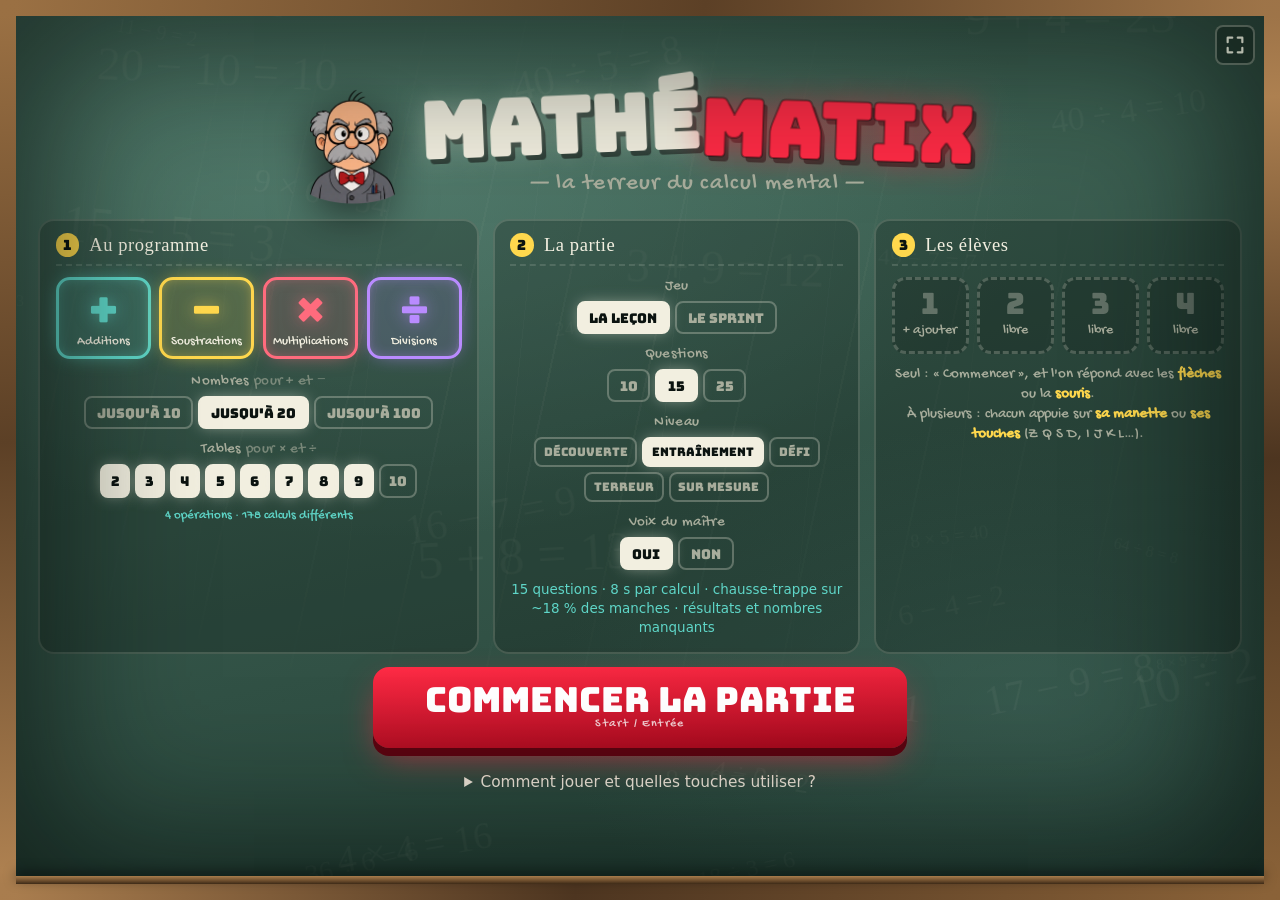
==== commit 202c19ca: "Publication du 15/10/2026 (source 9a4d952)" ====
--- a/index.html
+++ b/index.html
@@ -24,6 +24,15 @@
 <canvas id="fx-canvas" aria-hidden="true"></canvas>
 <div id="flash" aria-hidden="true"></div>
 
+<!-- Plein écran, dans le coin du tableau. Hors de #stage : il reste au-dessus
+     de la pause et du maître. Caché là où le navigateur ne sait pas le faire. -->
+<button class="btn-fullscreen" id="btn-fullscreen" type="button" aria-pressed="false" hidden>
+  <svg viewBox="0 0 24 24" aria-hidden="true">
+    <path class="fs-enter" d="M4 9V4h5M15 4h5v5M20 15v5h-5M9 20H4v-5"/>
+    <path class="fs-exit" d="M9 4v5H4M15 4v5h5M20 15h-5v5M4 15h5v5"/>
+  </svg>
+</button>
+
 <main id="stage">
 
   <!-- ══════════════════ ACCUEIL ══════════════════ -->
@@ -86,9 +95,12 @@
         <h2 class="panel-title" id="h-classe"><b>3</b> Les élèves</h2>
         <div class="join-row" id="join-row" aria-label="Joueurs"><!-- pupitres injectés par JS --></div>
         <p class="join-hint" id="join-hint" aria-live="polite"></p>
-        <div class="join-actions">
-          <button class="btn-ghost" id="btn-solo">Jouer à la souris ou au toucher</button>
-          <button class="btn-ghost" id="btn-keyboard">Ajouter un joueur au clavier</button>
+        <!-- Le choix à la main, pour les cas qui sortent de l'ordinaire : il
+             n'apparaît qu'en cliquant un pupitre. Boutons injectés par JS. -->
+        <div class="device-picker" id="device-picker" hidden>
+          <p class="picker-title" id="picker-title"></p>
+          <div class="picker-options" id="picker-options" role="group" aria-labelledby="picker-title"></div>
+          <p class="picker-note" id="picker-note"></p>
         </div>
       </section>
     </div>
@@ -124,7 +136,7 @@
       <p class="custom-preview" id="custom-preview"></p>
     </div>
 
-    <button class="btn-start" id="btn-start" disabled>
+    <button class="btn-start" id="btn-start">
       <span>Commencer la partie</span>
       <small>Start / Entrée</small>
     </button>
@@ -175,6 +187,8 @@
       <button class="ans ans-left"  data-slot="1"><span class="ans-val"></span><em class="ans-btn">□ / X</em></button>
       <button class="ans ans-right" data-slot="2"><span class="ans-val"></span><em class="ans-btn">○ / B</em></button>
       <button class="ans ans-down"  data-slot="3"><span class="ans-val"></span><em class="ans-btn">✕ / A</em></button>
+      <!-- Le tampon du verdict, au centre, posé à la révélation seulement -->
+      <div class="verdict" id="verdict" aria-hidden="true"></div>
     </div>
 
     <footer class="desks" id="desks"><!-- pupitres injectés --></footer>
--- a/css/style.css
+++ b/css/style.css
@@ -387,6 +387,28 @@
   text-align: center;
 }
 .join-hint b { color: var(--chalk-warm); }
+
+/* Le choix à la main d'un périphérique : sous les pupitres, à la couleur
+   de l'élève concerné. Il n'apparaît qu'en cliquant un pupitre. */
+.device-picker {
+  align-self: stretch;
+  display: grid; justify-items: center; gap: 8px;
+  padding: 10px 12px 12px;
+  border: 2px solid var(--pc, var(--chalk));
+  border-radius: 12px;
+  background: rgba(6,14,11,.4);
+  box-shadow: inset 0 0 22px -10px var(--pc, transparent);
+  animation: fadeUp .22s both;
+}
+.picker-title, .picker-note { font-family: system-ui, sans-serif; text-align: center; line-height: 1.35; }
+.picker-title { font-size: 15px; color: var(--chalk); }
+.picker-note { font-size: 13px; color: var(--chalk-dim); }
+.picker-note:empty { display: none; }
+.picker-options { display: flex; flex-wrap: wrap; justify-content: center; gap: 6px; }
+.picker-options .chip { font-family: system-ui, sans-serif; font-size: 14px; font-weight: 600; color: var(--chalk); min-height: 36px; }
+.picker-options .chip.retire { color: #ff8a98; border-color: rgba(255,43,69,.55); }
+.picker-options .chip.ferme { color: var(--chalk-dim); border-style: dashed; }
+.slot.picking { border-style: solid; border-color: var(--pc); box-shadow: 0 0 0 3px color-mix(in srgb, var(--pc) 35%, transparent); }
 
 /* Réglages */
 .setting-group { text-align: center; min-width: 0; }
@@ -776,6 +798,84 @@
 
 .ans.locked { pointer-events: none; }
 
+/* ─── Le verdict de la manche : il se voit autant qu'il s'entend ─────
+   Posé sur le losange à la révélation (`verdict-win` / `verdict-lose`),
+   jamais avant. Les cases sont placées par `transform` : on anime la case
+   par `translate` (qui s'y ajoute), et son contenu par `scale` — posé sur
+   la case elle-même, `scale` la ferait dériver d'une demi-largeur. */
+
+/* Victoire : le nombre juste bondit, une onde part de l'ardoise. */
+.diamond.verdict-win .ans.reveal-good .ans-val { animation: valPop .65s var(--ease-pop) both; }
+@keyframes valPop { 0% { scale: 1 } 35% { scale: 1.32 } 60% { scale: .94 } 100% { scale: 1.08 } }
+.diamond.verdict-win .ans.reveal-good::after {
+  content: '';
+  position: absolute; inset: calc(-1 * var(--cadre));
+  border: 4px solid var(--chalk-cyan);
+  border-radius: 10% / 16%;
+  pointer-events: none;
+  animation: goodRing .8s ease-out forwards;
+}
+@keyframes goodRing { from { opacity: .95; scale: 1 } to { opacity: 0; scale: 1.5 } }
+
+/* Défaite : la bonne ardoise se montre sans fête, d'un halo qui respire ;
+   celle qu'on a choisie à tort secoue la tête sous sa croix. */
+.diamond.verdict-lose .ans.reveal-good { animation: goodCalm 1.1s ease-in-out 2; }
+@keyframes goodCalm { 50% { filter: drop-shadow(0 0 20px var(--chalk-cyan)) brightness(1.3) } }
+.ans.reveal-bad.chosen { animation: badShake .55s ease-out; }
+@keyframes badShake {
+  15% { translate: -10px 0 } 30% { translate: 9px 0 } 45% { translate: -6px 0 }
+  60% { translate: 4px 0 }   75% { translate: -2px 0 }
+}
+
+/* Le tampon, au milieu du losange. Il tombe et repart vite : pendant qu'on
+   lit la correction, il ne doit plus rien cacher. */
+.verdict {
+  position: absolute; left: 50%; top: 50%;
+  z-index: 4;
+  translate: -50% -50%;
+  pointer-events: none;
+  font-family: var(--font-arcade);
+  font-size: clamp(16px, 3.6vh, 32px);
+  line-height: 1;
+  white-space: nowrap;
+  opacity: 0;
+}
+/* Gagné : l'étoile du bon point, et le mot dessous. */
+.verdict.win {
+  padding-top: 2em;
+  background: url('../img/etoile.webp') center top / 2.2em no-repeat;
+  color: var(--chalk-warm);
+  text-shadow: 0 0 18px rgba(255,210,63,.65), 3px 3px 0 rgba(0,0,0,.55);
+  animation: verdictWin 2.1s var(--ease-pop) both;
+}
+@keyframes verdictWin {
+  0%       { opacity: 0; scale: .2; rotate: -25deg }
+  16%      { opacity: 1; scale: 1.25; rotate: 6deg }
+  28%      { scale: .95; rotate: -2deg }
+  38%, 76% { opacity: 1; scale: 1; rotate: 0deg; translate: -50% -50% }
+  100%     { opacity: 0; scale: .85; translate: -50% -95% }
+}
+/* Raté : le coup de tampon du maître, à l'encre rouge. */
+.verdict.lose, .verdict.late {
+  padding: .32em .55em .26em;
+  color: var(--rage);
+  border: .13em solid currentColor;
+  border-radius: .28em;
+  outline: .05em solid currentColor;
+  outline-offset: .14em;
+  background: rgba(24, 8, 10, .62);
+  rotate: -9deg;
+  animation: verdictStamp 2s cubic-bezier(.2, .9, .3, 1) both;
+}
+.verdict.late { color: #ff9d3d; }
+@keyframes verdictStamp {
+  0%       { opacity: 0; scale: 2.6; rotate: -22deg }
+  14%      { opacity: 1; scale: .9; rotate: -9deg }
+  22%      { scale: 1.05 }
+  30%, 78% { opacity: 1; scale: 1 }
+  100%     { opacity: 0; scale: 1 }
+}
+
 /* Pastilles des joueurs qui ont buzzé sur cette réponse */
 .buzzers { position: absolute; top: calc(-1 * var(--cadre) - 9px); left: 50%; transform: translateX(-50%); display: flex; gap: 4px; }
 .buzz-dot {
@@ -843,14 +943,22 @@
   line-height: 1;
   color: #3b2714;
 }
-.desk.gain { animation: deskGain .5s var(--ease-pop); }
+.desk.gain { animation: deskGain .6s var(--ease-pop); }
 @keyframes deskGain {
   0% { transform: none }
-  35% { transform: translateY(-11px) scale(1.07) }
-}
+  35% { transform: translateY(-15px) scale(1.1);
+        filter: drop-shadow(0 4px 0 var(--pc)) drop-shadow(0 0 20px var(--pc)) }
+}
+/* Au piquet : le pupitre encaisse le coup avant de s'affaisser. */
 .desk.stunned {
   filter: drop-shadow(0 4px 0 var(--pc));
   transform: translateY(7px) rotate(-1.4deg);
+  animation: deskStun .5s ease-out;
+}
+@keyframes deskStun {
+  0%  { transform: none }
+  25% { transform: translateY(12px) rotate(2.4deg) }
+  50% { transform: translateY(4px) rotate(-3deg) }
 }
 .desk.stunned::after {
   content: 'AU PIQUET';
@@ -1119,8 +1227,6 @@
   line-height: 1.5;
   text-align: center;
 }
-.join-actions { display: flex; flex-wrap: wrap; gap: 10px; justify-content: center; }
-.join-actions .btn-ghost { font-family: system-ui, sans-serif; font-size: 15px; min-height: 40px; color: var(--chalk); }
 button.slot { color: inherit; font: inherit; cursor: pointer; }
 .slot:hover { border-color: var(--chalk); }
 .session-preview { color: var(--chalk-cyan); font-size: clamp(13px, 1.05vw, 16px); line-height: 1.4; }
@@ -1136,6 +1242,34 @@
   padding: 7px 14px; cursor: pointer; min-height: 42px;
 }
 .btn-pause small { display: block; font-weight: 400; font-size: 11px; color: var(--chalk-dim); }
+
+/* ─── Plein écran : dans le coin du tableau, sur tous les écrans ─────
+   Hors de #stage et au-dessus du cadre : ni la pause ni le gros plan du
+   maître ne le recouvrent. Discret tant qu'on ne le vise pas. */
+.btn-fullscreen {
+  position: fixed; z-index: 60;
+  top: calc(clamp(10px, 1.3vw, 22px) + 8px);
+  right: calc(clamp(10px, 1.3vw, 22px) + 8px);
+  width: 40px; height: 40px;
+  display: grid; place-items: center;
+  padding: 0;
+  color: var(--chalk);
+  background: rgba(10,20,17,.5);
+  border: 2px solid rgba(242,239,224,.35);
+  border-radius: 8px;
+  cursor: pointer;
+  opacity: .7;
+  transition: opacity .15s, border-color .15s;
+}
+.btn-fullscreen:hover, .btn-fullscreen:focus-visible, .pad-navigation .btn-fullscreen:focus { opacity: 1; border-color: var(--chalk); }
+.btn-fullscreen svg {
+  width: 22px; height: 22px;
+  fill: none; stroke: currentColor; stroke-width: 2.4; stroke-linecap: round; stroke-linejoin: round;
+}
+.btn-fullscreen .fs-exit, .btn-fullscreen[aria-pressed="true"] .fs-enter { display: none; }
+.btn-fullscreen[aria-pressed="true"] .fs-exit { display: inline; }
+/* En partie, le bouton Pause se range à gauche du coin. */
+body:has(.btn-fullscreen:not([hidden])) .hud-right { margin-right: 46px; }
 .pause-veil {
   display: none; position: fixed; inset: 0; z-index: 100;
   background: #142b22; align-items: center; justify-content: center;
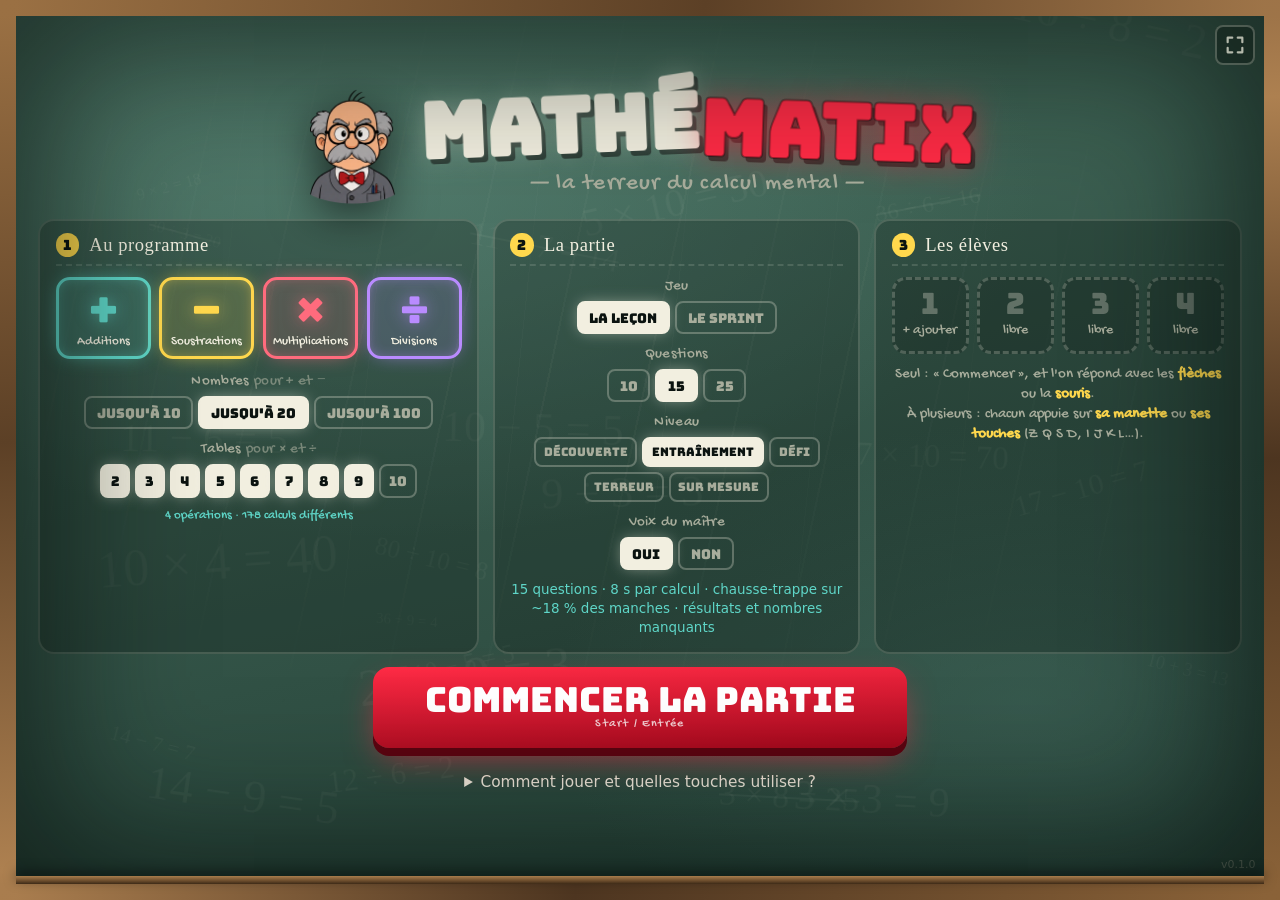
==== commit bc4c8c72: "Publication du 10/11/2026 — v0.1.0 (source 5be82c6)" ====
--- a/index.html
+++ b/index.html
@@ -153,6 +153,11 @@
       <p>Choisis la réponse à la même place que ton bouton : haut, gauche, droite ou bas. Une seule réponse par question. La correction arrive quand tout le monde a répondu ou quand le temps est écoulé.</p>
       <p class="keys-legend" id="keys-legend"></p>
     </details>
+
+    <!-- La version du jeu, dans le coin : écrite par js/main.js. Le bouton la
+         remplace quand une version plus récente est en ligne. -->
+    <p class="version" id="version"></p>
+    <button class="btn-update" id="btn-update" type="button" hidden></button>
   </section>
 
   <!-- ══════════════════ PARTIE ══════════════════ -->
--- a/css/style.css
+++ b/css/style.css
@@ -1235,6 +1235,30 @@
 .controls-help p { margin-top: 10px; }
 .keys-legend { font-family: system-ui, sans-serif; font-size: 14px; color: var(--chalk-dim); line-height: 1.7; }
 .keys-legend b { color: var(--chalk-warm); }
+/* La version, dans le coin bas de l'accueil : fixe par rapport à #stage, donc
+   en place même quand l'accueil défile, et absente des autres écrans. Le
+   cadre en bois et son rebord de craie passent au-dessus du jeu : le coin
+   s'en écarte, comme le bouton plein écran. */
+.version, .btn-update {
+  --coin-x: calc(clamp(10px, 1.3vw, 22px) + 8px);
+  --coin-y: calc(clamp(10px, 1.3vw, 22px) + clamp(6px, .9vh, 13px) + 4px);
+}
+.version {
+  position: fixed; right: var(--coin-x); bottom: var(--coin-y);
+  font-family: system-ui, sans-serif; font-size: 11px;
+  color: var(--chalk-dim); opacity: .6;
+  pointer-events: none;
+}
+/* Une version plus récente est en ligne : au même coin, mais qui se voit. */
+.btn-update {
+  position: fixed; right: var(--coin-x); bottom: var(--coin-y); z-index: 5;
+  font-family: system-ui, sans-serif; font-weight: 650; font-size: 14px;
+  color: var(--slate-0); background: var(--chalk-warm);
+  border: 0; border-radius: 999px;
+  padding: 8px 16px; min-height: 40px; cursor: pointer;
+  box-shadow: 0 4px 14px rgba(0,0,0,.45);
+}
+.btn-update:disabled { opacity: .7; cursor: default; }
 .btn-pause {
   font-family: system-ui, sans-serif; font-weight: 650; font-size: 15px;
   color: var(--chalk); background: rgba(10,20,17,.5);
